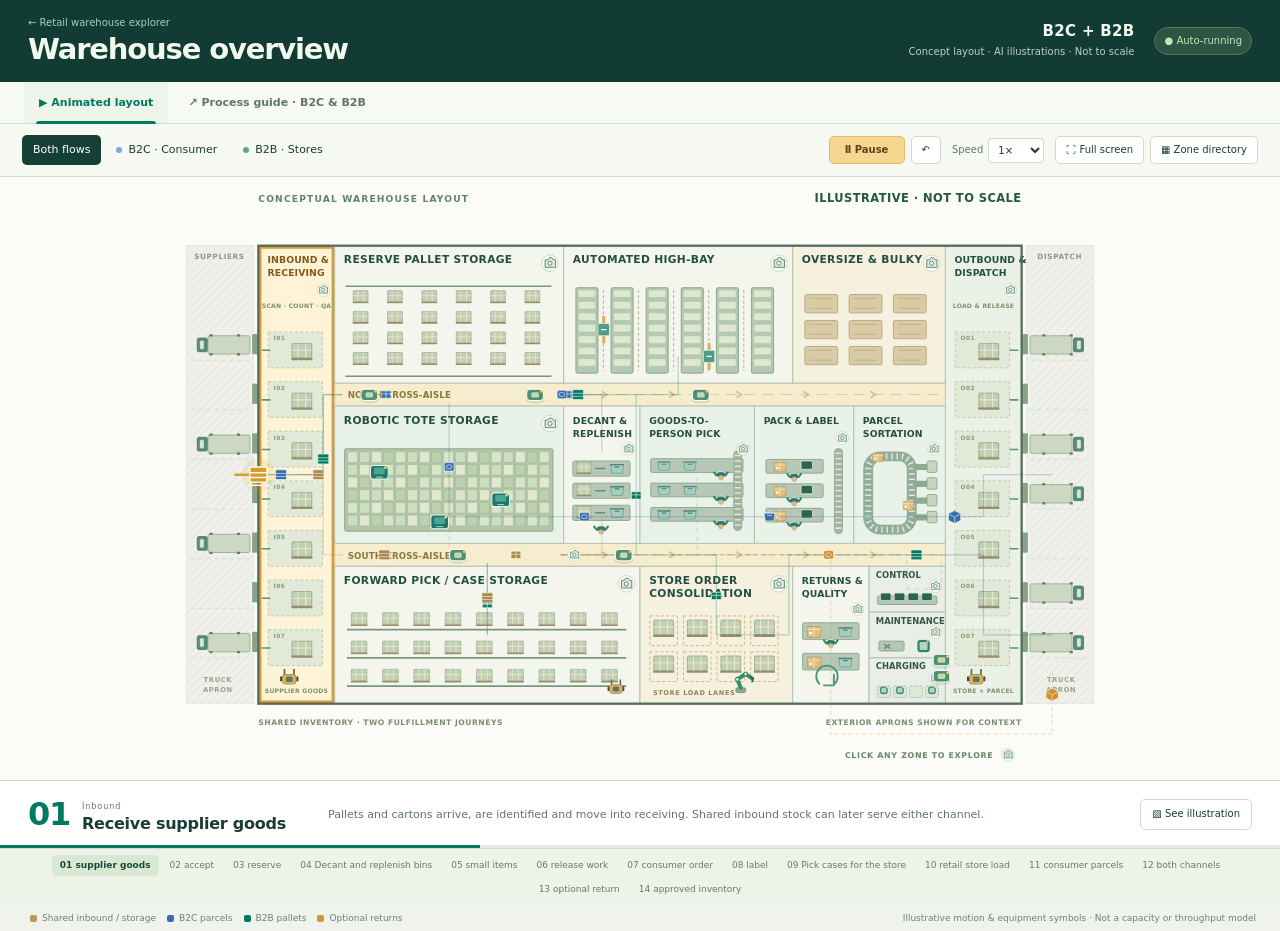
==== warehouse-overview.html @ cc0debdf "Publish warehouse explorer public edition without research sections" ====
<!doctype html>
<html lang="en"><head><meta charset="utf-8"><meta name="viewport" content="width=device-width,initial-scale=1"><meta name="description" content="An animated conceptual warehouse layout explaining retail B2C and B2B processes."><title>Retail Warehouse · Automatic Overview</title><link rel="stylesheet" href="warehouse-layout.css"><link rel="stylesheet" href="warehouse-overview.css"><link rel="stylesheet" href="process-guide.css"></head>
<body><main id="w6-app">
 <header class="w6-header"><div><a class="w6-back" href="index.html">← Retail warehouse explorer</a><h1>Warehouse overview</h1></div><div class="w6-footprint"><b>B2C + B2B</b><span>Concept layout · AI illustrations · Not to scale</span></div><span id="w6-live" class="w6-live">● Auto-running</span></header>
 <nav class="w6-page-tabs" role="tablist" aria-label="Warehouse views"><button id="w6-tab-overview" role="tab" aria-controls="w6-overview" aria-selected="true" data-w6-view="overview">▶ Animated layout</button><button id="w6-tab-process" role="tab" aria-controls="w6-process" aria-selected="false" tabindex="-1" data-w6-view="process">↗ Process guide · B2C & B2B</button></nav>
 <section id="w6-overview" role="tabpanel" aria-labelledby="w6-tab-overview">
 <div class="w6-toolbar"><div class="w6-mode" role="group" aria-label="Warehouse flows"><button data-w6-mode="both" aria-pressed="true">Both flows</button><button data-w6-mode="b2c" aria-pressed="false"><i class="w6-dot-blue"></i>B2C · Consumer</button><button data-w6-mode="b2b" aria-pressed="false"><i class="w6-dot-teal"></i>B2B · Stores</button></div><div class="w6-playback"><button id="w6-pause" aria-pressed="true">Ⅱ Pause</button><button id="w6-restart" aria-label="Restart automatic walkthrough">↶</button><label>Speed <select id="w6-speed"><option value="0.6">Slow</option><option value="1" selected>1×</option><option value="1.8">Fast</option></select></label><button id="w6-fullscreen">⛶ Full screen</button><button id="w6-area">▦ Zone directory</button></div></div>
 <section class="w6-stage" aria-label="Conceptual warehouse layout"><div class="w6-layout-host" id="w6-plan"></div><div id="w6-reduced" class="w6-reduced" hidden>Reduced motion is enabled. Press Play for an automatic step-through.</div></section>
 <div class="w6-caption"><div class="w6-phase-heading"><span id="w6-phase-number">01</span><div><span id="w6-phase-group">INBOUND</span><h2 id="w6-phase-title">Receiving and check-in</h2></div></div><p id="w6-phase-copy"></p><button id="w6-phase-photo">▧ See illustration</button><div class="w6-phase-progress"><div id="w6-phase-fill"></div></div></div>
 <nav class="w6-phases" id="w6-phases" aria-label="Automatic walkthrough phases"></nav>
 <footer class="w6-footer"><span><i class="w6-key-pallet"></i>Shared inbound / storage <i class="w6-key-b2c"></i>B2C parcels <i class="w6-key-b2b"></i>B2B pallets <i class="w6-key-return"></i>Optional returns</span><span>Illustrative motion & equipment symbols · Not a capacity or throughput model</span></footer>
 </section>
 <section id="w6-process" class="pg-guide" role="tabpanel" aria-labelledby="w6-tab-process" hidden>
  <div class="pg-intro"><div><span class="pg-eyebrow">The big picture → Every subprocess</span><h2>One inventory. Two fulfillment journeys.</h2><p>Start with the flow, then click any step to explore its detailed process below. Shared receiving and stock control feed both consumer orders and store replenishment.</p></div><div class="pg-controls"><span class="pg-control-label">Show the process for</span><div class="pg-filters" role="group" aria-label="Process channels"><button data-pg-filter="both" aria-pressed="true">Both flows</button><button data-pg-filter="b2c" aria-pressed="false">B2C · Consumer</button><button data-pg-filter="b2b" aria-pressed="false">B2B · Stores</button></div></div></div>
  <section class="pg-map-shell" aria-labelledby="pg-map-title"><div class="pg-map-heading"><div><span class="pg-section-label">01 / High-level process</span><h3 id="pg-map-title">How goods move through the operation</h3></div><span class="pg-map-hint">Click a step for its subprocesses ↓</span></div><div id="pg-flow-map"></div><p class="pg-branch-note">Order release is a digital instruction: the stock stays in its location until a movement or pick task begins. Replenishment happens when needed; some systems pick directly from storage.</p></section>
  <section aria-labelledby="pg-detail-title"><div class="pg-details-heading"><div><span class="pg-section-label">02 / Process details</span><h2 id="pg-detail-title">What happens within each step</h2><p>Open a step for its inputs, outputs, work sequence and exception handling.</p></div><div class="pg-expand-controls"><button id="pg-expand">Expand all shown</button><button id="pg-collapse">Collapse all</button></div></div><div id="pg-detail-groups" class="pg-detail-columns"></div></section>
  
 </section>
 <span class="w6-sr" id="w6-announce" aria-live="polite" role="status"></span>
 <dialog id="w6-photo-dialog" aria-labelledby="w6-photo-title" class="w6-dialog"><div class="w6-dialog-top"><div><span class="w6-eyebrow">AI-generated / Illustrative zone</span><h2 id="w6-photo-title"></h2></div><button id="w6-photo-close" aria-label="Close zone images">✕ Close</button></div><div class="w6-photo-content"><div><img id="w6-photo" width="1400" height="850" alt=""><div class="w6-gallery"><button id="w6-photo-prev" aria-label="Previous image">←</button><span id="w6-photo-count"></span><button id="w6-photo-next" aria-label="Next image">→</button></div><p id="w6-photo-alt"></p><a id="w6-photo-source" target="_blank" rel="noopener"></a></div><div><div class="w6-zone-area"><span>Operational flow</span><b id="w6-zone-area"></b><small id="w6-zone-dims"></small></div><h3>Role in the warehouse</h3><p id="w6-zone-role"></p><h3>What the illustration shows</h3><p id="w6-zone-context"></p><div class="w6-photo-caveat">This image was generated with ChatGPT for explanation. It is not a photograph of a real facility, evidence of a deployment, or an engineering design.</div></div></div></dialog>
 <dialog id="w6-area-dialog" aria-labelledby="w6-area-title" class="w6-dialog w6-area-dialog"><div class="w6-dialog-top"><div><span class="w6-eyebrow">Operations / zone directory</span><h2 id="w6-area-title">Explore the warehouse zones.</h2></div><button id="w6-area-close" aria-label="Close zone directory">✕ Close</button></div><div class="w6-area-body"><p>A conceptual arrangement of shared operations, consumer fulfillment, store replenishment and support functions. Zone shapes illustrate relationships and do not specify building dimensions or capacity.</p><div class="w6-area-table"><table><thead><tr><th>Indoor zone</th><th>Flow</th><th>Purpose</th></tr></thead><tbody id="w6-area-rows"></tbody></table></div><p class="w6-area-note">Local aisles and working clearances depend on the equipment and site. Exterior truck aprons, parking and yard areas are shown for context. This is a learning illustration, not an engineering or safety-approved layout.</p></div></dialog>
</main><script src="photo-sources.js"></script><script src="warehouse-layout.js"></script><script src="warehouse-overview.js"></script><script src="process-guide-data.js"></script><script src="process-guide.js"></script></body></html>
---- warehouse-layout.css ----
.w6-layout-host{width:100%;min-width:0;line-height:1.3;font-family:Inter,system-ui,-apple-system,"Segoe UI",sans-serif;--w6-ink:#214d43;--w6-teal:#127b69;--w6-amber:#d99c3a;color:var(--w6-ink)}
.w6-layout-host .w6-layout-svg{display:block;width:100%;height:auto;overflow:visible;background:#fbfcf8;border-radius:12px;isolation:isolate}
.w6-layout-host .w6-building-wall{fill:none;stroke:#526d5d;stroke-width:3;pointer-events:none}
.w6-layout-host .w6-zone{cursor:pointer;outline:none}
.w6-layout-host .w6-zone-base{fill:#f4f6ee;stroke:#b5c5b2;stroke-width:1.4;transition:fill .16s,opacity .16s}
.w6-layout-host .w6-group-b2c .w6-zone-base{fill:#e9f2e8}
.w6-layout-host .w6-group-b2b .w6-zone-base{fill:#f6f0df}
.w6-layout-host .w6-zone-inbound .w6-zone-base,.w6-layout-host .w6-zone-outbound .w6-zone-base{fill:#ecf1e7}
.w6-layout-host .w6-group-support .w6-zone-base{fill:#e9eee7}
.w6-layout-host .w6-zone-aisle-north .w6-zone-base,.w6-layout-host .w6-zone-aisle-south .w6-zone-base{fill:#f6edcf;stroke:#d4c69d}
.w6-layout-host .w6-zone-outline{fill:none;stroke:transparent;stroke-width:3;pointer-events:none;transition:stroke .15s}
.w6-layout-host .w6-zone:hover .w6-zone-outline{stroke:#388b73}
.w6-layout-host .w6-zone:focus-visible .w6-zone-outline{stroke:#00735f;stroke-width:3.5;stroke-dasharray:6 3}
.w6-layout-host .w6-zone.w6-is-active .w6-zone-outline{stroke:#d79a35;stroke-width:4}
.w6-layout-host .w6-zone.w6-is-active .w6-zone-base{fill:#fff3d7}
.w6-layout-host .w6-is-muted .w6-furniture{opacity:.34}
.w6-layout-host .w6-is-muted .w6-zone-base{fill:#eef0e9}
.w6-layout-host .w6-zone-labels.w6-is-muted{opacity:.58}
.w6-layout-host .w6-label-layer,.w6-layout-host .w6-route-layer,.w6-layout-host .w6-actor-layer{pointer-events:none}
.w6-layout-host .w6-label{font-size:14px;letter-spacing:.42px;font-weight:800;fill:#244e42}
.w6-layout-host .w6-label-narrow{font-size:12.2px;letter-spacing:.13px}
.w6-layout-host .w6-zone-area{font-size:11.7px;font-weight:600;fill:#697d68}
.w6-layout-host .w6-zone-labels.w6-is-active .w6-label{fill:#825919}
.w6-layout-host .w6-support-title{font-size:11px;font-weight:800;letter-spacing:.02px;fill:#315949}
.w6-layout-host .w6-support-area{font-size:11px;font-weight:550;fill:#6c7e69}
.w6-layout-host .w6-furniture{pointer-events:none;transition:opacity .16s}
.w6-layout-host .w6-camera>circle:first-child{fill:#fbfdf4;stroke:#b9ccac;stroke-width:1}
.w6-layout-host .w6-camera>path{fill:#dfeadc;stroke:#4e8067;stroke-width:1.3;stroke-linejoin:round}
.w6-layout-host .w6-camera-lens{fill:#fff;stroke:#4e8067;stroke-width:1.3}
.w6-layout-host .w6-rack-end{fill:none;stroke:#78967b;stroke-width:2}
.w6-layout-host .w6-asrs-rack{fill:#b5c8b2;stroke:#799a7b;stroke-width:1}
.w6-layout-host .w6-asrs-bin{fill:#dce8d0;stroke:#a7bea0;stroke-width:.6}
.w6-layout-host .w6-crane-rail{fill:none;stroke:#b4bb9c;stroke-width:1.5;stroke-dasharray:4 3}
.w6-layout-host .w6-bulky{fill:#d8cba6;stroke:#ad9f79;stroke-width:1}
.w6-layout-host .w6-box-line{fill:none;stroke:#bbaa7d;stroke-width:1}
.w6-layout-host .w6-grid-bed{fill:#b4c4ac;stroke:#7e9c7c;stroke-width:1}
.w6-layout-host .w6-grid-cell{fill:#d7e5c8;stroke:#96b489;stroke-width:.6}
.w6-layout-host .w6-grid-cell-1{fill:#cbdfbe}
.w6-layout-host .w6-grid-cell-2{fill:#e1eace}
.w6-layout-host .w6-grid-cell-3{fill:#bcd1ad}
.w6-layout-host .w6-table{fill:#b7c7b5;stroke:#7d9d83;stroke-width:1}
.w6-layout-host .w6-person ellipse{fill:#247b68;stroke:#eff5e8;stroke-width:1.1}
.w6-layout-host .w6-person circle{fill:#e3b98c;stroke:#bd9972;stroke-width:.5}
.w6-layout-host .w6-person path{fill:none;stroke:#347c67;stroke-width:2.5;stroke-linecap:round}
.w6-layout-host .w6-arm>rect{fill:#8ea991;stroke:#557e63;stroke-width:1.2}
.w6-layout-host .w6-arm>path{fill:none;stroke:#338d75;stroke-width:8;stroke-linecap:round;stroke-linejoin:round}
.w6-layout-host .w6-arm>circle{fill:#d2ead0;stroke:#28735f;stroke-width:2}
.w6-layout-host .w6-arm>path.w6-gripper{stroke:#335f4b;stroke-width:3}
.w6-layout-host .w6-conveyor-base{fill:none;stroke:#a0b4a0;stroke-width:12;stroke-linecap:round}
.w6-layout-host .w6-conveyor-rollers{fill:none;stroke:#dfe8d8;stroke-width:8;stroke-dasharray:2 5}
.w6-layout-host .w6-screen{fill:#2d6351;stroke:#e2efda;stroke-width:1}
.w6-layout-host .w6-sort-loop{fill:none;stroke:#91ad98;stroke-width:13}
.w6-layout-host .w6-sort-rollers{fill:none;stroke:#dce7d5;stroke-width:8;stroke-dasharray:2 5}
.w6-layout-host .w6-sort-chute{fill:none;stroke:#8cab91;stroke-width:8}
.w6-layout-host .w6-tote-body{fill:#c5d7bc;stroke:#7f9d7f;stroke-width:1}
.w6-layout-host .w6-stage-bay{fill:none;stroke:#cdbb7b;stroke-width:1.3;stroke-dasharray:4 3}
.w6-layout-host .w6-furniture-label{font-size:8.6px;font-weight:750;letter-spacing:.8px;fill:#968057}
.w6-layout-host .w6-return-arrow{fill:none;stroke:#4f9679;stroke-width:2.5;stroke-linecap:round;stroke-linejoin:round}
.w6-layout-host .w6-tool{fill:none;stroke:#6c8b73;stroke-width:2}
.w6-layout-host .w6-charge-bay{fill:#dce9d6;stroke:#80a378;stroke-width:1;stroke-dasharray:2 2}
.w6-layout-host .w6-dock-bay{fill:#e2e9d9;stroke:#b1c19f;stroke-width:1;stroke-dasharray:4 3}
.w6-layout-host .w6-bay-number{font-size:7.7px;letter-spacing:.5px;font-weight:650;fill:#869a7a}
.w6-layout-host .w6-dock-small{font-size:8px;font-weight:700;fill:#7d9072;letter-spacing:.3px}
.w6-layout-host .w6-small-arrow{fill:none;stroke:#5b9479;stroke-width:2;stroke-linecap:round}
.w6-layout-host .w6-lane-mark{fill:none;stroke:#d5c690;stroke-width:1;stroke-dasharray:15 9}
.w6-layout-host .w6-lane-arrow{fill:none;stroke:#c9b66f;stroke-width:2;stroke-linejoin:round;opacity:.8}
.w6-layout-host .w6-aisle-label-bg{fill:#f6edcf}
.w6-layout-host .w6-aisle-label{font-size:11.3px;font-weight:800;fill:#8c7738;letter-spacing:.25px}
.w6-layout-host .w6-aisle-area{font-size:10.8px;font-weight:550;fill:#9a8548}
.w6-layout-host .w6-apron{stroke:#e0e5d9;stroke-width:1}
.w6-layout-host .w6-dock-door{fill:#8ba28a;stroke:#f5f8ed;stroke-width:1.5}
.w6-layout-host .w6-trailer{fill:#cdd8c4;stroke:#8ea38a;stroke-width:1}
.w6-layout-host .w6-truck-cab{fill:#5a8d78;stroke:#46715e;stroke-width:1}
.w6-layout-host .w6-truck-window{fill:#d5e9dc;stroke:#456f5f;stroke-width:.6}
.w6-layout-host .w6-truck-wheel{fill:none;stroke:#657b64;stroke-width:4}
.w6-layout-host .w6-parking-line{fill:none;stroke:#d4dacb;stroke-width:1;stroke-dasharray:6 4}
.w6-layout-host .w6-outside-label{font-size:9.5px;font-weight:750;letter-spacing:.8px;fill:#8b9a7e}
.w6-layout-host .w6-outside-small{font-size:8.8px;font-weight:600;letter-spacing:.9px;fill:#96a18b}
.w6-layout-host .w6-plan-eyebrow{font-size:12px;font-weight:750;letter-spacing:1.5px;fill:#63816b}
.w6-layout-host .w6-plan-total{font-size:15px;font-weight:850;letter-spacing:.6px;fill:#245843}
.w6-layout-host .w6-dimension{fill:none;stroke:#a7b69b;stroke-width:1}
.w6-layout-host .w6-dimension-tick{fill:none;stroke:#6e896b;stroke-width:1.4}
.w6-layout-host .w6-dimension-label{font-size:14px;font-weight:750;fill:#5a7759;letter-spacing:.3px}
.w6-layout-host .w6-building-note{font-size:10px;font-weight:650;letter-spacing:.65px;fill:#7b8c70}
.w6-layout-host .w6-scale-line{fill:none;stroke:#829777;stroke-width:1}
.w6-layout-host .w6-scale-solid{fill:#5f7f60;stroke:#5f7f60;stroke-width:1}
.w6-layout-host .w6-scale-light{fill:#ebefdf;stroke:#5f7f60;stroke-width:1}
.w6-layout-host .w6-scale-label{font-size:10.5px;font-weight:600;fill:#708666}
.w6-layout-host .w6-photo-hint{font-size:10.4px;font-weight:700;letter-spacing:.85px;fill:#6a8569}
@media(prefers-reduced-motion:reduce){.w6-layout-host .w6-zone-base,.w6-layout-host .w6-zone-outline,.w6-layout-host .w6-furniture{transition:none}}
---- warehouse-overview.css ----
:root{color-scheme:light;--w6-bg:#eff3ec;--w6-ink:#183c36;--w6-sub:#60756b;--w6-line:#cfdbce;--w6-green:#007961;--w6-blue:#376eaf;--w6-gold:#dc9e32}*{box-sizing:border-box}body{margin:0;background:var(--w6-bg);color:var(--w6-ink);font-family:Inter,system-ui,-apple-system,"Segoe UI",sans-serif;font-size:13px;line-height:1.45}button,select{font:inherit}button{cursor:pointer}button,a,select{touch-action:manipulation}button:focus-visible,a:focus-visible,select:focus-visible{outline:3px solid #d79729;outline-offset:3px}button{border:1px solid var(--w6-line);background:#fff;color:var(--w6-ink);border-radius:5px;padding:7px 11px}button:disabled{opacity:.4;cursor:default}a{color:var(--w6-green);text-underline-offset:3px}[hidden]{display:none!important}.w6-header{display:flex;align-items:center;justify-content:space-between;gap:20px;padding:12px 28px;background:#123b34;color:#f1f8ee;min-height:82px}.w6-back{font-size:10px;color:#9fd4bb;text-decoration:none;display:block;margin-bottom:2px}.w6-header h1{font-size:29px;letter-spacing:-.04em;font-weight:750;margin:0;line-height:1.15}.w6-header h1>span{font-size:15px;letter-spacing:0;font-weight:450}.w6-header h1>small{font-size:14px;letter-spacing:0;font-weight:450;margin-left:15px;color:#b9d5c6}.w6-footprint{text-align:right;margin-left:auto}.w6-footprint>b{font-size:15px;font-weight:550;display:block;letter-spacing:.02em}.w6-footprint>span{font-size:10px;color:#bad2c2}.w6-live{font-size:10px;color:#bce9bb;padding:6px 9px;background:#2c5544;border:1px solid #54755c;border-radius:20px;white-space:nowrap}.w6-toolbar{display:flex;align-items:center;justify-content:space-between;gap:15px;padding:10px 22px;border-bottom:1px solid var(--w6-line);background:#f6f8f2;min-height:53px}.w6-mode{display:flex;align-items:center;gap:4px}.w6-mode>button{background:transparent;border-color:transparent;font-size:11px;padding:6px 10px}.w6-mode>button[aria-pressed=true]{background:#163f35;color:#fff}.w6-mode i{display:inline-block;width:6px;height:6px;border-radius:50%;margin-right:6px}.w6-dot-blue{background:#7ba7e6}.w6-dot-teal{background:#5ba78a}.w6-playback{display:flex;align-items:center;gap:6px}.w6-playback>button{font-size:10px;padding:6px 10px}.w6-playback>label{display:flex;align-items:center;gap:5px;color:var(--w6-sub);font-size:10px;margin:0 5px}.w6-playback select{border:1px solid var(--w6-line);border-radius:4px;background:#fff;color:var(--w6-ink);padding:5px;font-size:10px}.w6-playback #w6-pause{background:#f5d790;border-color:#e0bc6d;color:#5b4219;min-width:76px;font-weight:650}.w6-stage{position:relative;height:calc(100dvh - 254px);min-height:430px;max-height:1040px;width:100%;background:#edf2e8;overflow:hidden;border-bottom:1px solid var(--w6-line);isolation:isolate}.w6-stage>.w6-layout-host{width:100%;height:100%;display:flex;align-items:center;justify-content:center}.w6-layout-host>svg{width:100%;height:100%;display:block}.w6-view-note{position:absolute;left:20px;top:8px;pointer-events:none;color:#617b6a;font-size:9px;letter-spacing:.1em;z-index:2}.w6-reduced{position:absolute;bottom:8px;left:50%;transform:translateX(-50%);border-radius:6px;background:#fff8de;padding:8px 13px;font-size:11px;color:#796022;max-width:90%;box-shadow:0 1px 8px #5a5b2520}.w6-caption{position:relative;display:flex;gap:20px;align-items:center;min-height:68px;padding:12px 28px;background:#fff;border-bottom:1px solid var(--w6-line)}.w6-phase-heading{display:flex;align-items:center;gap:12px;min-width:280px}.w6-phase-heading>span{font-size:32px;font-weight:750;line-height:1;color:var(--w6-green);letter-spacing:-.04em;font-variant-numeric:tabular-nums}.w6-phase-heading>div>span{font-size:8px;letter-spacing:.12em;color:var(--w6-sub)}.w6-phase-heading h2{font-size:16px;margin:0;line-height:1.15;letter-spacing:-.015em}.w6-caption>p{font-size:11px;color:var(--w6-sub);max-width:800px;flex:1;margin:0}.w6-caption>button{font-size:10px;white-space:nowrap}.w6-phase-progress{position:absolute;bottom:0;left:0;width:100%;height:3px;background:#e5ede1}.w6-phase-progress>div{height:100%;width:0;background:var(--w6-green)}.w6-phases{display:flex;align-items:center;justify-content:center;gap:3px;flex-wrap:wrap;padding:6px 18px;background:#eef3e9;min-height:32px}.w6-phases>button{font-size:9px;border:0;background:transparent;padding:4px 8px;position:relative;color:#657a68}.w6-phases>button[aria-current=step]{background:#dae8d3;color:#174a35;font-weight:700}.w6-footer{display:flex;gap:18px;align-items:center;justify-content:space-between;color:#70816f;font-size:9px;padding:6px 24px;min-height:24px}.w6-footer>span:first-child{display:flex;gap:5px;align-items:center;flex-wrap:wrap}.w6-footer i{width:7px;height:7px;border-radius:2px;display:inline-block;margin-left:6px}.w6-key-pallet{background:#bb9957}.w6-key-b2c{background:var(--w6-blue)}.w6-key-b2b{background:var(--w6-green)}.w6-key-return{background:#d39732}.w6-sr{position:absolute;width:1px;height:1px;margin:-1px;overflow:hidden;clip:rect(0,0,0,0);white-space:nowrap}.w6-dialog{width:min(1080px,calc(100vw - 28px));max-width:none;max-height:calc(100dvh - 28px);padding:0;border:1px solid #baceba;border-radius:10px;background:#f7f9f2;color:var(--w6-ink);box-shadow:0 25px 100px #0d2c3370;overscroll-behavior:contain}.w6-dialog::backdrop{background:#0c322ac4;backdrop-filter:blur(4px)}.w6-dialog-top{display:flex;justify-content:space-between;align-items:flex-start;gap:20px;padding:19px 22px;border-bottom:1px solid var(--w6-line);position:sticky;top:0;background:#f7f9f2;z-index:2}.w6-eyebrow{display:block;font-size:9px;letter-spacing:.1em;text-transform:uppercase;color:var(--w6-sub);margin-bottom:5px}.w6-dialog-top h2{font-size:23px;line-height:1.15;margin:0;letter-spacing:-.02em}.w6-dialog-top button{font-size:10px;white-space:nowrap}.w6-photo-content{display:grid;grid-template-columns:1.6fr 1fr;gap:24px;padding:22px}.w6-photo-content>div{min-width:0}.w6-photo-content img{width:100%;max-height:450px;aspect-ratio:1.55;object-fit:contain;display:block;background:#e2eadb;border-radius:5px}.w6-gallery{display:flex;justify-content:center;align-items:center;gap:15px;margin:10px 0}.w6-gallery button{font-size:12px;padding:5px 11px}.w6-gallery>span{font-size:11px;color:var(--w6-sub)}.w6-photo-content p{font-size:12px;color:var(--w6-sub);line-height:1.55;margin:0 0 11px}.w6-photo-content a{font-size:11px}.w6-photo-content h3{font-size:13px;margin:20px 0 7px}.w6-zone-area{padding:14px;background:#e8eee2;border-radius:5px}.w6-zone-area>span{display:block;font-size:9px;letter-spacing:.1em;text-transform:uppercase;color:var(--w6-sub)}.w6-zone-area>b{display:block;font-size:26px;font-weight:600;letter-spacing:-.03em}.w6-zone-area>small{font-size:10px;color:var(--w6-sub)}.w6-photo-caveat{border-left:2px solid var(--w6-gold);background:#edf0e5;padding:10px 12px;font-size:10px;color:var(--w6-sub);margin-top:20px}.w6-area-dialog{width:min(850px,calc(100vw - 28px))}.w6-area-body{padding:20px 24px}.w6-area-body>p{font-size:12px;color:var(--w6-sub);margin:0 0 16px}.w6-area-table{overflow:auto}table{width:100%;border-collapse:collapse;font-size:12px}th,td{text-align:left;padding:10px;border-bottom:1px solid var(--w6-line);vertical-align:top}th{font-size:10px;color:var(--w6-sub);font-weight:650}td:nth-child(n+2),th:nth-child(n+2){text-align:right;font-variant-numeric:tabular-nums}tbody td:first-child{font-weight:550}tfoot{background:#e1edd9}tfoot td,tfoot th{font-weight:750;color:var(--w6-ink)}.w6-area-body .w6-area-note{margin:18px 0 0;font-size:11px}body:fullscreen .w6-stage{height:calc(100dvh - 254px);max-height:none}.w6-layout-host .w6-flow-guide{fill:none;stroke-width:1.6;stroke-linejoin:round;stroke-linecap:round;opacity:.27;pointer-events:none}.w6-layout-host .w6-flow-active{fill:none;stroke-width:3.4;stroke-linejoin:round;stroke-linecap:round;pointer-events:none}.w6-layout-host .w6-packet{pointer-events:none}.w6-layout-host .w6-robot{pointer-events:none}.w6-layout-host .w6-packet-tag{font-size:8px;letter-spacing:.4px;fill:#fff;text-anchor:middle;font-weight:750}.w6-layout-host .w6-digital-line{fill:none;stroke:#597eaa;stroke-width:2;stroke-dasharray:5 6;opacity:.8;pointer-events:none}.w6-layout-host .w6-packet-halo{opacity:.13}@media(min-width:1750px){.w6-caption>p{max-width:none}}@media(max-width:1000px){.w6-toolbar{gap:8px;padding:9px 13px;flex-wrap:wrap}.w6-playback{margin-left:auto}.w6-mode>button{padding:6px 8px;font-size:10px}.w6-caption{padding:11px 18px;gap:14px}.w6-phase-heading{min-width:240px}.w6-stage{height:calc(100dvh - 274px)}.w6-header{padding:12px 18px}.w6-header h1>small{display:block;font-size:12px;margin-left:0;margin-top:3px}.w6-footer{font-size:8px;padding:6px 15px}.w6-view-note{font-size:8px;left:14px}.w6-playback #w6-fullscreen{display:none}}@media(max-width:650px){.w6-header{gap:12px;padding:12px 14px;flex-wrap:wrap}.w6-header h1{font-size:27px}.w6-header h1>small{display:none}.w6-footprint>b{font-size:12px}.w6-footprint>span{font-size:8px;max-width:140px;display:block}.w6-live{font-size:9px;padding:4px 7px;position:absolute;top:67px;right:12px}.w6-toolbar{padding:8px 10px;gap:7px}.w6-mode{width:100%}.w6-mode button{font-size:10px;padding:7px 8px}.w6-playback{margin-left:0;flex-wrap:wrap}.w6-playback #w6-area{margin-left:3px}.w6-playback #w6-pause{min-width:70px}.w6-stage{height:auto;aspect-ratio:1200/790;min-height:0;max-height:none}.w6-stage>.w6-layout-host{position:absolute;inset:0}.w6-view-note{font-size:6px;left:7px;top:3px}.w6-caption{flex-wrap:wrap;padding:12px 14px;gap:9px}.w6-phase-heading{min-width:0;flex:1}.w6-phase-heading h2{font-size:15px}.w6-phase-heading>span{font-size:29px}.w6-caption>p{flex-basis:100%;order:3;font-size:11px}.w6-caption>button{font-size:9px;padding:6px 8px}.w6-phases{padding:6px 9px;justify-content:flex-start}.w6-phases>button{font-size:8px;padding:4px 6px}.w6-footer{display:block;font-size:8px;padding:8px 12px}.w6-footer>span{display:block}.w6-footer>span+span{margin-top:5px}.w6-footer>span:first-child{display:flex}.w6-photo-content{grid-template-columns:1fr;padding:16px;gap:18px}.w6-dialog-top{padding:16px;gap:12px}.w6-dialog-top h2{font-size:20px}.w6-dialog-top button{padding:5px 8px}.w6-area-body{padding:15px}th,td{font-size:10px;padding:9px 6px}.w6-area-body>p{font-size:11px}.w6-reduced{font-size:9px;padding:5px 8px;bottom:3px;width:90%;text-align:center}}@media(prefers-reduced-motion:reduce){*{scroll-behavior:auto!important}}
.w6-stage .w6-layout-host>.w6-layout-svg{height:100%;width:100%;border-radius:0;overflow:visible}
---- process-guide.css ----
/* Process guide: shares the warehouse overview's type, paper and lane colours. */
.w6-page-tabs{display:flex;align-items:stretch;gap:5px;padding:0 24px;min-height:42px;background:#f7f9f3;border-bottom:1px solid var(--w6-line)}
.w6-page-tabs>button{position:relative;display:inline-flex;align-items:center;justify-content:center;gap:7px;border:0;border-radius:0;background:transparent;padding:11px 15px;font-size:11px;font-weight:650;color:var(--w6-sub)}
.w6-page-tabs>button::after{content:"";position:absolute;bottom:-1px;left:12px;right:12px;height:3px;border-radius:3px 3px 0 0;background:transparent}
.w6-page-tabs>button:hover{background:#eaf0e5;color:var(--w6-ink)}
.w6-page-tabs>button[aria-selected=true]{color:var(--w6-green);background:#eef4e9}
.w6-page-tabs>button[aria-selected=true]::after{background:var(--w6-green)}
.w6-page-tabs>button:focus-visible{z-index:1;outline-offset:-4px}
.pg-guide{--pg-accent:#557365;--pg-tint:#f1f5ec;max-width:1400px;margin:0 auto;padding:25px 26px 36px;scroll-margin-top:18px}
.pg-guide *{min-width:0}
.pg-intro{display:flex;justify-content:space-between;align-items:flex-end;gap:28px;margin-bottom:21px}
.pg-intro>div:first-child{max-width:790px}
.pg-eyebrow,.pg-intro .w6-eyebrow{display:block;font-size:9px;line-height:1.4;letter-spacing:.13em;text-transform:uppercase;color:var(--w6-green);font-weight:700;margin:0 0 7px}
.pg-intro h2{font-size:30px;font-weight:740;line-height:1.14;letter-spacing:-.035em;margin:0 0 10px}
.pg-intro p{font-size:12px;line-height:1.65;color:var(--w6-sub);margin:0;max-width:760px}
.pg-controls{display:flex;align-items:center;justify-content:flex-end;gap:9px;flex-wrap:wrap;flex-shrink:0}
.pg-filters{display:flex;align-items:center;gap:3px;padding:4px;background:#e1eadd;border:1px solid #cbd9c7;border-radius:7px}
.pg-filters button{font-size:10px;line-height:1.3;min-height:31px;padding:6px 11px;border:1px solid transparent;background:transparent;border-radius:4px;color:#4d6d5c;white-space:nowrap}
.pg-filters button:hover{background:#f6f9f2}
.pg-filters button[aria-pressed=true]{color:#fff;background:#184c3d;border-color:#184c3d;box-shadow:0 1px 2px #183c3617}
.pg-controls>button,.pg-details-heading button,.pg-detail-actions button,.pg-zone-link{font-size:10px;line-height:1.35;min-height:32px;padding:7px 10px;background:#fff;border-color:#c7d6c3}
.pg-map-shell{padding:21px;background:#fff;border:1px solid #cbd9c6;border-radius:10px;box-shadow:0 3px 13px #173c3510}
.pg-section-label{display:flex;align-items:center;justify-content:space-between;gap:18px;margin:0 0 17px;font-size:9px;line-height:1.5;letter-spacing:.1em;text-transform:uppercase;color:#67806a;font-weight:700}
.pg-section-label span+span{font-size:9px;letter-spacing:0;text-transform:none;font-weight:450;color:var(--w6-sub);text-align:right}
.pg-lane{--pg-accent:#376eaf;--pg-tint:#eef4fc;margin-top:23px}
.pg-lane:first-of-type{margin-top:0}
.pg-lane[data-channel=b2c],.pg-detail-group[data-channel=b2c]{--pg-accent:#376eaf;--pg-tint:#eef4fc}
.pg-lane[data-channel=b2b],.pg-detail-group[data-channel=b2b]{--pg-accent:#007961;--pg-tint:#eef7f0}
.pg-shared,.pg-detail-group[data-channel=shared]{--pg-accent:#807139;--pg-tint:#f7f5e9}
.pg-returns,.pg-detail-group[data-channel=returns]{--pg-accent:#a16d15;--pg-tint:#fff7e9}
.pg-lane>header{display:flex;align-items:baseline;justify-content:space-between;gap:15px;border-bottom:1px solid #e0e7dc;padding-bottom:9px;margin-bottom:12px}
.pg-lane>header h3{display:flex;align-items:center;gap:8px;margin:0;color:var(--pg-accent);font-size:13px;font-weight:750;letter-spacing:-.01em}
.pg-lane>header h3::before{content:"";display:inline-block;flex:0 0 auto;width:7px;height:7px;border-radius:50%;background:var(--pg-accent)}
.pg-lane>header small{font-size:10px;line-height:1.5;color:var(--w6-sub);text-align:right}
.pg-flow{display:grid;grid-template-columns:repeat(6,minmax(0,1fr));gap:18px;align-items:stretch;list-style:none;padding:0;margin:0}
.pg-flow>li{position:relative;display:flex;margin:0;padding:0}
.pg-shared .pg-flow{grid-template-columns:repeat(4,minmax(0,1fr))}
.pg-returns .pg-flow{grid-template-columns:repeat(2,minmax(0,1fr))}
.pg-node{position:relative;display:flex;flex-direction:column;align-items:flex-start;gap:7px;min-height:127px;width:100%;height:100%;padding:13px 12px;text-align:left;border:1px solid #d3dfd0;border-top:3px solid var(--pg-accent);border-radius:7px;background:var(--pg-tint);color:var(--w6-ink);transition:background .16s,border-color .16s,box-shadow .16s,transform .16s}
.pg-flow>li:not(:last-child)::after{content:"";pointer-events:none;position:absolute;right:-13px;top:calc(50% - 4px);width:7px;height:7px;border-top:1.5px solid var(--pg-accent);border-right:1.5px solid var(--pg-accent);transform:rotate(45deg);opacity:.62}
.pg-node:hover{background:#fff;border-color:var(--pg-accent);transform:translateY(-2px);box-shadow:0 4px 10px #183c3612}
.pg-node[aria-pressed=true],.pg-node[aria-current=step],.pg-node.is-active{background:#fff;border-color:var(--pg-accent);box-shadow:0 0 0 2px var(--pg-tint),0 3px 9px #183c3612}
.pg-step-number{display:inline-flex;align-items:center;justify-content:center;min-width:24px;min-height:21px;padding:2px 5px;border:1px solid currentColor;border-radius:4px;color:var(--pg-accent);font-size:9px;line-height:1;font-weight:750;font-variant-numeric:tabular-nums}
.pg-node-title{display:block;font-size:12px;font-weight:750;line-height:1.3;letter-spacing:-.012em}
.pg-node-copy{display:block;font-size:10px;font-weight:450;line-height:1.55;color:#617468}
.pg-node output{display:block;margin-top:auto;font-size:9px;line-height:1.4;color:var(--pg-accent)}
.pg-branch-note{position:relative;margin:14px 0 0;padding:9px 12px 9px 28px;border-radius:5px;background:#f4f7ef;font-size:10px;line-height:1.6;color:#627665}
.pg-branch-note::before{content:"↳";position:absolute;left:11px;top:8px;font-size:14px;color:#79906e}
.pg-branch-note strong{font-weight:650;color:#345b46}
.pg-details-heading{display:flex;justify-content:space-between;align-items:center;gap:20px;margin:29px 0 15px}
.pg-details-heading h2{font-size:21px;line-height:1.2;letter-spacing:-.025em;margin:0 0 5px}
.pg-details-heading p{font-size:11px;line-height:1.6;color:var(--w6-sub);margin:0}
.pg-details-heading>div:last-child{display:flex;gap:6px;flex-wrap:wrap}
.pg-details-heading button{white-space:nowrap}
.pg-detail-columns{display:grid;grid-template-columns:repeat(2,minmax(0,1fr));gap:20px;align-items:start}
.pg-detail-group{--pg-accent:#557365;--pg-tint:#f1f5ec;display:grid;gap:9px;align-content:start}
.pg-detail-group>h3{display:flex;align-items:center;gap:8px;font-size:13px;font-weight:750;color:var(--pg-accent);margin:0 0 1px;letter-spacing:-.01em}
.pg-detail-group>h3::before{content:"";width:7px;height:7px;border-radius:50%;background:var(--pg-accent)}
.pg-detail-group>p{font-size:11px;line-height:1.6;color:var(--w6-sub);margin:0 0 2px}
.pg-detail-shared,.pg-detail-returns{grid-column:1/-1}
.pg-detail{border:1px solid #cedbca;border-radius:7px;background:#fff;overflow:hidden;scroll-margin-top:18px}
.pg-detail[open]{border-color:#b6cbb2;box-shadow:0 2px 7px #183c3609}
.pg-detail summary{position:relative;display:flex;align-items:center;gap:11px;cursor:pointer;list-style:none;min-height:65px;padding:13px 37px 13px 14px;background:#fff;touch-action:manipulation}
.pg-detail summary::-webkit-details-marker{display:none}
.pg-detail summary::after{content:"";position:absolute;right:16px;top:27px;width:6px;height:6px;border-right:1.5px solid #69826b;border-bottom:1.5px solid #69826b;transform:rotate(45deg);transition:transform .16s}
.pg-detail[open] summary{background:var(--pg-tint);border-bottom:1px solid #d9e3d3}
.pg-detail[open] summary::after{transform:rotate(225deg);top:30px}
.pg-detail summary:hover{background:var(--pg-tint)}
.pg-detail summary:focus-visible{outline:3px solid #d79729;outline-offset:-4px;border-radius:6px}
.pg-detail-number{display:flex;align-items:center;justify-content:center;flex:0 0 28px;width:28px;height:28px;border:1px solid var(--pg-accent);border-radius:5px;color:var(--pg-accent);font-size:10px;font-weight:750;line-height:1;font-variant-numeric:tabular-nums}
.pg-summary-text{display:block;flex:1}
.pg-summary-text strong{display:block;font-size:12px;line-height:1.4;font-weight:700}
.pg-summary-text small{display:block;margin-top:3px;font-size:10px;line-height:1.45;color:var(--w6-sub)}
.pg-detail-body{padding:16px 17px 17px;font-size:12px;line-height:1.7;color:#4b6556}
.pg-detail-body>p{margin:0 0 13px}
.pg-detail-body h4{font-size:10px;letter-spacing:.055em;line-height:1.5;text-transform:uppercase;color:#365b46;margin:17px 0 7px;font-weight:750}
.pg-detail-body>h4:first-child{margin-top:0}
.pg-io{display:grid;grid-template-columns:repeat(2,minmax(0,1fr));gap:9px;margin:0 0 15px}
.pg-io>div{padding:10px 11px;background:#f4f7f0;border:1px solid #e0e8da;border-radius:5px}
.pg-io h4,.pg-io dt,.pg-io strong{display:block;color:#6b806c;font-size:9px;line-height:1.4;text-transform:uppercase;letter-spacing:.07em;font-weight:700;margin:0 0 4px}
.pg-io p,.pg-io dd,.pg-io span{display:block;font-size:11px;line-height:1.6;color:#34513d;margin:0}
.pg-subprocesses{padding-left:22px;margin:0 0 15px}
.pg-subprocesses>li{padding-left:4px;margin:0 0 8px;font-size:11px;line-height:1.75}
.pg-subprocesses>li:last-child{margin-bottom:0}
.pg-subprocesses>li::marker{color:var(--pg-accent);font-weight:750;font-size:10px}
.pg-subprocesses strong{font-weight:650;color:#244e37}
.pg-insights{display:grid;grid-template-columns:repeat(2,minmax(0,1fr));gap:11px;padding-top:12px;margin-top:14px;border-top:1px solid #e0e8da}
.pg-insights>div{padding:0}
.pg-insights h4{margin:0 0 4px;font-size:9px;letter-spacing:.055em;color:#6c8069}
.pg-insights p{font-size:11px;line-height:1.7;margin:0}
.pg-detail-actions{display:flex;align-items:center;gap:9px;flex-wrap:wrap;margin-top:16px}
.pg-detail-actions button,.pg-zone-link{display:inline-flex;align-items:center;justify-content:center;gap:5px;color:var(--w6-green);font-weight:650;border-radius:5px;text-decoration:none}
.pg-detail-actions button:hover,.pg-zone-link:hover{background:#eef5e7;border-color:#9bb992}
.pg-detail-actions>a:not(.pg-zone-link){font-size:10px;line-height:1.5;padding:5px 1px}
.pg-sources{margin-top:24px;padding:17px 20px;border:1px solid #d2decd;border-radius:7px;background:#e8efe2;color:#60755f}
.pg-sources h3{margin:0 0 7px;font-size:12px;font-weight:700;color:#34533c}
.pg-sources p{font-size:10px;line-height:1.75;margin:0 0 7px;max-width:1040px}
.pg-sources p:last-child{margin-bottom:0}
.pg-sources ul,.pg-sources ol{padding-left:18px;margin:9px 0 0}
.pg-sources li{font-size:10px;line-height:1.8;margin-bottom:4px}
.pg-sources a{font-size:10px;overflow-wrap:anywhere}
.pg-reference-list{display:grid;grid-template-columns:repeat(2,minmax(0,1fr));gap:3px 24px}
@media(max-width:650px){.pg-reference-list{grid-template-columns:1fr;gap:3px}}
.pg-guide button:focus-visible,.pg-guide a:focus-visible{outline:3px solid #d79729;outline-offset:3px}
@media(min-width:1001px){.w6-stage,body:fullscreen .w6-stage{height:calc(100dvh - 296px)}}
@media(min-width:651px) and (max-width:1000px){.w6-stage,body:fullscreen .w6-stage{height:calc(100dvh - 316px)}}
@media(max-width:1100px){.pg-intro{align-items:flex-start}.pg-intro h2{font-size:27px}.pg-intro>div:first-child{max-width:650px}.pg-controls{max-width:250px}.pg-map-shell{padding:17px}.pg-flow{gap:13px}.pg-node{padding:11px 9px;min-height:136px}.pg-flow>li:not(:last-child)::after{right:-10px;width:6px;height:6px}.pg-node-title{font-size:11px}.pg-node-copy{font-size:9px}}
@media(max-width:800px){.pg-guide{padding:22px 18px 30px}.pg-intro{flex-direction:column;gap:15px}.pg-controls{max-width:none;justify-content:flex-start;flex-shrink:1}.pg-flow{grid-template-columns:repeat(3,minmax(0,1fr));gap:12px}.pg-node{min-height:118px}.pg-node-title{font-size:12px}.pg-node-copy{font-size:10px}.pg-flow>li::after{display:none}.pg-shared .pg-flow{grid-template-columns:repeat(2,minmax(0,1fr))}.pg-detail-columns{gap:15px}.pg-detail summary{gap:8px;padding-left:11px;padding-right:30px}.pg-detail-body{padding:14px}.pg-io,.pg-insights{grid-template-columns:1fr}.pg-io{gap:6px}.pg-insights{gap:11px}}
@media(max-width:650px){.w6-page-tabs{padding:0 9px;gap:2px;min-height:42px}.w6-page-tabs>button{padding:11px 12px;font-size:10px;flex:1;max-width:210px}.pg-guide{padding:20px 13px 28px}.pg-intro{margin-bottom:17px}.pg-intro h2{font-size:26px;max-width:360px}.pg-intro p{font-size:11px;line-height:1.7}.pg-eyebrow,.pg-intro .w6-eyebrow{font-size:8px}.pg-controls{width:100%;gap:7px}.pg-filters{max-width:100%;flex-wrap:wrap}.pg-filters button{padding:7px 10px;font-size:10px;min-height:34px}.pg-controls>button{min-height:34px}.pg-map-shell{padding:14px 12px;border-radius:8px}.pg-section-label{align-items:flex-start;gap:10px;flex-direction:column;font-size:8px;margin-bottom:16px}.pg-section-label span+span{text-align:left}.pg-lane{margin-top:22px}.pg-lane>header{align-items:flex-start;flex-direction:column;gap:3px;margin-bottom:10px;padding-bottom:8px}.pg-lane>header h3{font-size:12px}.pg-lane>header small{text-align:left;font-size:9px}.pg-flow,.pg-shared .pg-flow,.pg-returns .pg-flow{grid-template-columns:repeat(2,minmax(0,1fr));gap:9px}.pg-node{padding:11px 10px;min-height:129px;gap:7px}.pg-node-title{font-size:11px;line-height:1.4}.pg-node-copy{font-size:9px;line-height:1.6}.pg-node:hover{transform:none}.pg-branch-note{padding:8px 9px 8px 25px;font-size:9px;line-height:1.7}.pg-branch-note::before{left:9px;top:6px}.pg-details-heading{align-items:flex-start;flex-direction:column;gap:11px;margin-top:24px}.pg-details-heading h2{font-size:20px}.pg-details-heading p{font-size:10px}.pg-details-heading button{min-height:34px}.pg-detail-columns{grid-template-columns:1fr;gap:21px}.pg-detail-shared,.pg-detail-returns{grid-column:auto}.pg-detail-group{gap:8px}.pg-detail-group>h3{font-size:12px;margin-bottom:2px}.pg-detail summary{min-height:67px;padding:12px 34px 12px 12px;gap:10px}.pg-detail summary::after{right:14px}.pg-summary-text strong{font-size:11px}.pg-summary-text small{font-size:9px;line-height:1.55}.pg-detail-body{padding:14px 13px}.pg-io,.pg-insights{grid-template-columns:repeat(2,minmax(0,1fr))}.pg-subprocesses>li,.pg-insights p{font-size:11px}.pg-detail-actions{gap:9px}.pg-detail-actions button,.pg-zone-link{min-height:36px;font-size:10px}.pg-sources{padding:14px 13px;margin-top:22px}.pg-sources p,.pg-sources a,.pg-sources li{font-size:9px}}
@media(max-width:360px){.pg-guide{padding-left:10px;padding-right:10px}.pg-intro h2{font-size:24px}.pg-filters{width:100%}.pg-filters button{flex:1;padding-left:8px;padding-right:8px}.pg-map-shell{padding:13px 10px}.pg-flow{gap:8px}.pg-node{padding:10px 8px;min-height:137px}.pg-node-title{font-size:10px}.pg-node-copy{font-size:9px}.pg-io,.pg-insights{grid-template-columns:1fr}.pg-detail summary{gap:8px;padding-left:10px}.pg-summary-text strong{font-size:11px}.pg-details-heading>div:last-child{gap:5px}}
@media(prefers-reduced-motion:reduce){.pg-guide *,.w6-page-tabs *{scroll-behavior:auto!important;transition:none!important;animation:none!important}}
@media print{.w6-page-tabs,.pg-controls,.pg-details-heading button,.pg-detail-actions{display:none!important}.pg-guide{max-width:none;padding:0}.pg-map-shell,.pg-detail,.pg-sources{box-shadow:none;break-inside:avoid}.pg-flow{gap:12px}.pg-node{min-height:0;padding:8px}.pg-details-heading{margin-top:20px}.pg-detail-columns{grid-template-columns:1fr}.pg-detail-group{break-inside:auto}.pg-detail summary{min-height:0;padding:10px}.pg-detail summary::after{display:none}.pg-detail-body{padding:11px}.pg-sources a{color:#183c36}.pg-intro h2{font-size:24px}}
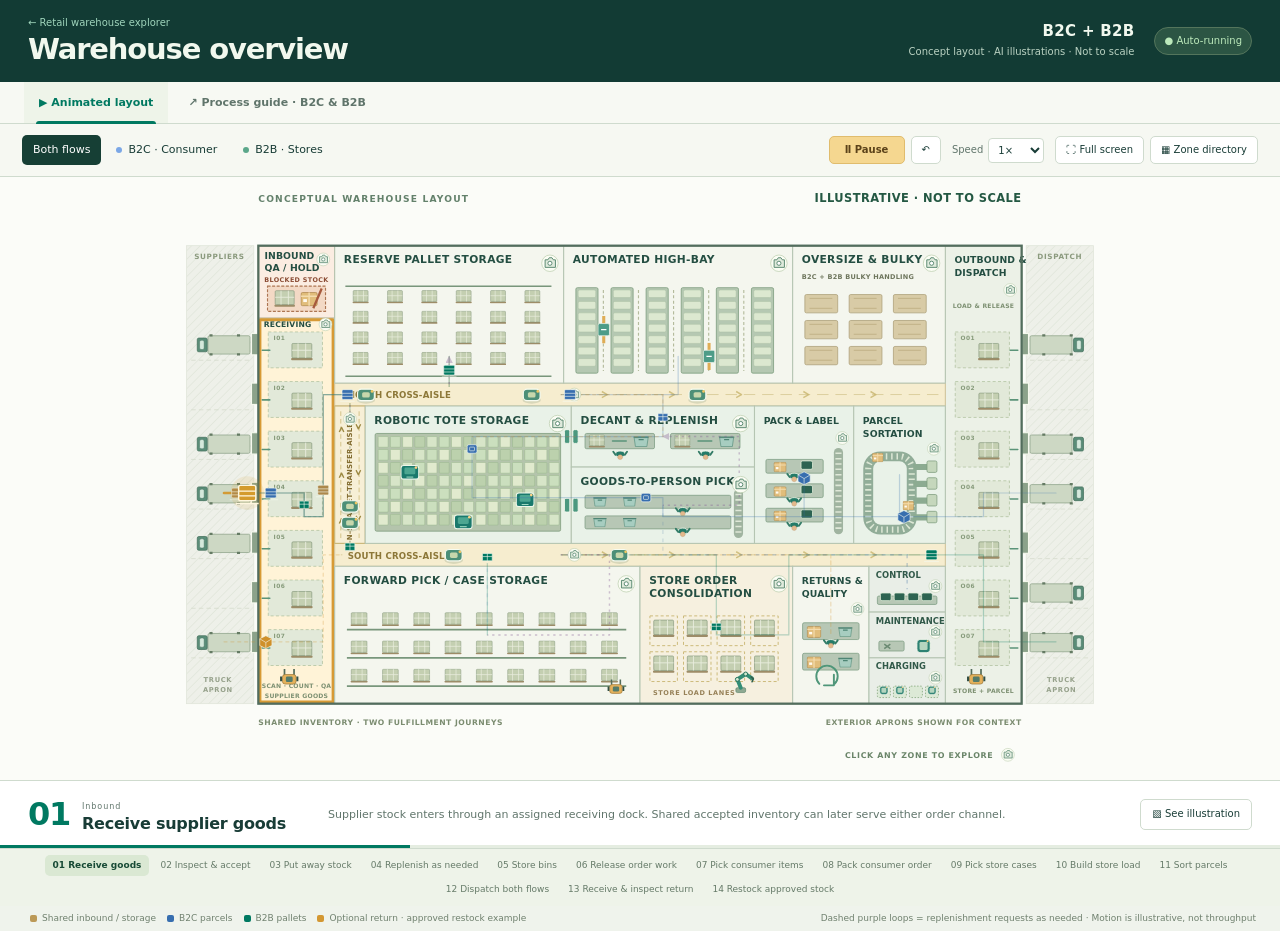
==== commit a87ec93f: "Correct warehouse routes, dual dispatch, replenishment loops and inbound QA" ====
--- a/warehouse-overview.html
+++ b/warehouse-overview.html
@@ -1,5 +1,5 @@
 <!doctype html>
-<html lang="en"><head><meta charset="utf-8"><meta name="viewport" content="width=device-width,initial-scale=1"><meta name="description" content="An animated conceptual warehouse layout explaining retail B2C and B2B processes."><title>Retail Warehouse · Automatic Overview</title><link rel="stylesheet" href="warehouse-layout.css"><link rel="stylesheet" href="warehouse-overview.css"><link rel="stylesheet" href="process-guide.css"></head>
+<html lang="en"><head><meta charset="utf-8"><meta name="viewport" content="width=device-width,initial-scale=1"><meta name="description" content="An animated conceptual warehouse layout explaining retail B2C and B2B processes."><title>Retail Warehouse · Automatic Overview</title><link rel="stylesheet" href="warehouse-layout.css?v=20261020-flow2"><link rel="stylesheet" href="warehouse-overview.css?v=20261020-flow2"><link rel="stylesheet" href="process-guide.css"></head>
 <body><main id="w6-app">
  <header class="w6-header"><div><a class="w6-back" href="index.html">← Retail warehouse explorer</a><h1>Warehouse overview</h1></div><div class="w6-footprint"><b>B2C + B2B</b><span>Concept layout · AI illustrations · Not to scale</span></div><span id="w6-live" class="w6-live">● Auto-running</span></header>
  <nav class="w6-page-tabs" role="tablist" aria-label="Warehouse views"><button id="w6-tab-overview" role="tab" aria-controls="w6-overview" aria-selected="true" data-w6-view="overview">▶ Animated layout</button><button id="w6-tab-process" role="tab" aria-controls="w6-process" aria-selected="false" tabindex="-1" data-w6-view="process">↗ Process guide · B2C & B2B</button></nav>
@@ -8,15 +8,15 @@
  <section class="w6-stage" aria-label="Conceptual warehouse layout"><div class="w6-layout-host" id="w6-plan"></div><div id="w6-reduced" class="w6-reduced" hidden>Reduced motion is enabled. Press Play for an automatic step-through.</div></section>
  <div class="w6-caption"><div class="w6-phase-heading"><span id="w6-phase-number">01</span><div><span id="w6-phase-group">INBOUND</span><h2 id="w6-phase-title">Receiving and check-in</h2></div></div><p id="w6-phase-copy"></p><button id="w6-phase-photo">▧ See illustration</button><div class="w6-phase-progress"><div id="w6-phase-fill"></div></div></div>
  <nav class="w6-phases" id="w6-phases" aria-label="Automatic walkthrough phases"></nav>
- <footer class="w6-footer"><span><i class="w6-key-pallet"></i>Shared inbound / storage <i class="w6-key-b2c"></i>B2C parcels <i class="w6-key-b2b"></i>B2B pallets <i class="w6-key-return"></i>Optional returns</span><span>Illustrative motion & equipment symbols · Not a capacity or throughput model</span></footer>
+ <footer class="w6-footer"><span><i class="w6-key-pallet"></i>Shared inbound / storage <i class="w6-key-b2c"></i>B2C parcels <i class="w6-key-b2b"></i>B2B pallets <i class="w6-key-return"></i>Optional return · approved restock example</span><span>Dashed purple loops = replenishment requests as needed · Motion is illustrative, not throughput</span></footer>
  </section>
  <section id="w6-process" class="pg-guide" role="tabpanel" aria-labelledby="w6-tab-process" hidden>
   <div class="pg-intro"><div><span class="pg-eyebrow">The big picture → Every subprocess</span><h2>One inventory. Two fulfillment journeys.</h2><p>Start with the flow, then click any step to explore its detailed process below. Shared receiving and stock control feed both consumer orders and store replenishment.</p></div><div class="pg-controls"><span class="pg-control-label">Show the process for</span><div class="pg-filters" role="group" aria-label="Process channels"><button data-pg-filter="both" aria-pressed="true">Both flows</button><button data-pg-filter="b2c" aria-pressed="false">B2C · Consumer</button><button data-pg-filter="b2b" aria-pressed="false">B2B · Stores</button></div></div></div>
-  <section class="pg-map-shell" aria-labelledby="pg-map-title"><div class="pg-map-heading"><div><span class="pg-section-label">01 / High-level process</span><h3 id="pg-map-title">How goods move through the operation</h3></div><span class="pg-map-hint">Click a step for its subprocesses ↓</span></div><div id="pg-flow-map"></div><p class="pg-branch-note">Order release is a digital instruction: the stock stays in its location until a movement or pick task begins. Replenishment happens when needed; some systems pick directly from storage.</p></section>
+  <section class="pg-map-shell" aria-labelledby="pg-map-title"><div class="pg-map-heading"><div><span class="pg-section-label">01 / High-level process</span><h3 id="pg-map-title">How goods move through the operation</h3></div><span class="pg-map-hint">Click a step for its subprocesses ↓</span></div><div id="pg-flow-map"></div><p class="pg-branch-note">Order release is a digital instruction: the stock stays in its location until a movement or pick task begins. Replenishment is an ongoing loop driven by consumption, minimum/maximum targets or order demand; order-triggered replenishment can follow release, so it is not a one-time prerequisite. Some systems pick directly from storage.</p></section>
   <section aria-labelledby="pg-detail-title"><div class="pg-details-heading"><div><span class="pg-section-label">02 / Process details</span><h2 id="pg-detail-title">What happens within each step</h2><p>Open a step for its inputs, outputs, work sequence and exception handling.</p></div><div class="pg-expand-controls"><button id="pg-expand">Expand all shown</button><button id="pg-collapse">Collapse all</button></div></div><div id="pg-detail-groups" class="pg-detail-columns"></div></section>
   
  </section>
  <span class="w6-sr" id="w6-announce" aria-live="polite" role="status"></span>
  <dialog id="w6-photo-dialog" aria-labelledby="w6-photo-title" class="w6-dialog"><div class="w6-dialog-top"><div><span class="w6-eyebrow">AI-generated / Illustrative zone</span><h2 id="w6-photo-title"></h2></div><button id="w6-photo-close" aria-label="Close zone images">✕ Close</button></div><div class="w6-photo-content"><div><img id="w6-photo" width="1400" height="850" alt=""><div class="w6-gallery"><button id="w6-photo-prev" aria-label="Previous image">←</button><span id="w6-photo-count"></span><button id="w6-photo-next" aria-label="Next image">→</button></div><p id="w6-photo-alt"></p><a id="w6-photo-source" target="_blank" rel="noopener"></a></div><div><div class="w6-zone-area"><span>Operational flow</span><b id="w6-zone-area"></b><small id="w6-zone-dims"></small></div><h3>Role in the warehouse</h3><p id="w6-zone-role"></p><h3>What the illustration shows</h3><p id="w6-zone-context"></p><div class="w6-photo-caveat">This image was generated with ChatGPT for explanation. It is not a photograph of a real facility, evidence of a deployment, or an engineering design.</div></div></div></dialog>
  <dialog id="w6-area-dialog" aria-labelledby="w6-area-title" class="w6-dialog w6-area-dialog"><div class="w6-dialog-top"><div><span class="w6-eyebrow">Operations / zone directory</span><h2 id="w6-area-title">Explore the warehouse zones.</h2></div><button id="w6-area-close" aria-label="Close zone directory">✕ Close</button></div><div class="w6-area-body"><p>A conceptual arrangement of shared operations, consumer fulfillment, store replenishment and support functions. Zone shapes illustrate relationships and do not specify building dimensions or capacity.</p><div class="w6-area-table"><table><thead><tr><th>Indoor zone</th><th>Flow</th><th>Purpose</th></tr></thead><tbody id="w6-area-rows"></tbody></table></div><p class="w6-area-note">Local aisles and working clearances depend on the equipment and site. Exterior truck aprons, parking and yard areas are shown for context. This is a learning illustration, not an engineering or safety-approved layout.</p></div></dialog>
-</main><script src="photo-sources.js"></script><script src="warehouse-layout.js"></script><script src="warehouse-overview.js"></script><script src="process-guide-data.js"></script><script src="process-guide.js"></script></body></html>
+</main><script src="photo-sources.js"></script><script src="warehouse-layout.js?v=20261020-flow2"></script><script src="warehouse-flow-data.js?v=20261020-flow2"></script><script src="warehouse-overview.js?v=20261020-flow2"></script><script src="process-guide-data.js?v=20261020-flow2"></script><script src="process-guide.js"></script></body></html>
--- a/warehouse-layout.css
+++ b/warehouse-layout.css
@@ -8,6 +8,8 @@
 .w6-layout-host .w6-zone-inbound .w6-zone-base,.w6-layout-host .w6-zone-outbound .w6-zone-base{fill:#ecf1e7}
 .w6-layout-host .w6-group-support .w6-zone-base{fill:#e9eee7}
 .w6-layout-host .w6-zone-aisle-north .w6-zone-base,.w6-layout-host .w6-zone-aisle-south .w6-zone-base{fill:#f6edcf;stroke:#d4c69d}
+.w6-layout-host .w6-zone-aisle-link .w6-zone-base{fill:#f7efd6;stroke:#c9b778;stroke-width:1.5}
+.w6-layout-host .w6-zone-inbound-qa .w6-zone-base{fill:#fbede2;stroke:#c39b77;stroke-width:1.5}
 .w6-layout-host .w6-zone-outline{fill:none;stroke:transparent;stroke-width:3;pointer-events:none;transition:stroke .15s}
 .w6-layout-host .w6-zone:hover .w6-zone-outline{stroke:#388b73}
 .w6-layout-host .w6-zone:focus-visible .w6-zone-outline{stroke:#00735f;stroke-width:3.5;stroke-dasharray:6 3}
@@ -19,6 +21,8 @@
 .w6-layout-host .w6-label-layer,.w6-layout-host .w6-route-layer,.w6-layout-host .w6-actor-layer{pointer-events:none}
 .w6-layout-host .w6-label{font-size:14px;letter-spacing:.42px;font-weight:800;fill:#244e42}
 .w6-layout-host .w6-label-narrow{font-size:12.2px;letter-spacing:.13px}
+.w6-layout-host .w6-receiving-title{font-size:10px;letter-spacing:.25px;font-weight:800;fill:#244e42}
+.w6-layout-host .w6-bulky-shared-note{font-size:8.6px;letter-spacing:.3px;font-weight:750;fill:#6e765d}
 .w6-layout-host .w6-zone-area{font-size:11.7px;font-weight:600;fill:#697d68}
 .w6-layout-host .w6-zone-labels.w6-is-active .w6-label{fill:#825919}
 .w6-layout-host .w6-support-title{font-size:11px;font-weight:800;letter-spacing:.02px;fill:#315949}
@@ -38,6 +42,7 @@
 .w6-layout-host .w6-grid-cell-1{fill:#cbdfbe}
 .w6-layout-host .w6-grid-cell-2{fill:#e1eace}
 .w6-layout-host .w6-grid-cell-3{fill:#bcd1ad}
+.w6-layout-host .w6-grid-port{fill:#4b987f;stroke:#f3f8ed;stroke-width:1.2}
 .w6-layout-host .w6-table{fill:#b7c7b5;stroke:#7d9d83;stroke-width:1}
 .w6-layout-host .w6-person ellipse{fill:#247b68;stroke:#eff5e8;stroke-width:1.1}
 .w6-layout-host .w6-person circle{fill:#e3b98c;stroke:#bd9972;stroke-width:.5}
@@ -59,6 +64,9 @@
 .w6-layout-host .w6-tool{fill:none;stroke:#6c8b73;stroke-width:2}
 .w6-layout-host .w6-charge-bay{fill:#dce9d6;stroke:#80a378;stroke-width:1;stroke-dasharray:2 2}
 .w6-layout-host .w6-dock-bay{fill:#e2e9d9;stroke:#b1c19f;stroke-width:1;stroke-dasharray:4 3}
+.w6-layout-host .w6-hold-bay{fill:#f3d9c5;stroke:#ad7653;stroke-width:1.5;stroke-dasharray:4 2}
+.w6-layout-host .w6-hold-label{font-size:8.4px;letter-spacing:.45px;font-weight:850;fill:#8b4c34}
+.w6-layout-host .w6-hold-barrier{fill:none;stroke:#a75a3d;stroke-width:3}
 .w6-layout-host .w6-bay-number{font-size:7.7px;letter-spacing:.5px;font-weight:650;fill:#869a7a}
 .w6-layout-host .w6-dock-small{font-size:8px;font-weight:700;fill:#7d9072;letter-spacing:.3px}
 .w6-layout-host .w6-small-arrow{fill:none;stroke:#5b9479;stroke-width:2;stroke-linecap:round}
@@ -66,6 +74,9 @@
 .w6-layout-host .w6-lane-arrow{fill:none;stroke:#c9b66f;stroke-width:2;stroke-linejoin:round;opacity:.8}
 .w6-layout-host .w6-aisle-label-bg{fill:#f6edcf}
 .w6-layout-host .w6-aisle-label{font-size:11.3px;font-weight:800;fill:#8c7738;letter-spacing:.25px}
+.w6-layout-host .w6-transfer-edge{fill:none;stroke:#cbb673;stroke-width:1;stroke-dasharray:6 4}
+.w6-layout-host .w6-transfer-arrow{fill:none;stroke:#9d8a44;stroke-width:1.8;stroke-linejoin:round}
+.w6-layout-host .w6-transfer-label{font-size:9.1px;letter-spacing:.25px;font-weight:850;fill:#826c30;paint-order:stroke;stroke:#f7efd6;stroke-width:3px;stroke-linejoin:round}
 .w6-layout-host .w6-aisle-area{font-size:10.8px;font-weight:550;fill:#9a8548}
 .w6-layout-host .w6-apron{stroke:#e0e5d9;stroke-width:1}
 .w6-layout-host .w6-dock-door{fill:#8ba28a;stroke:#f5f8ed;stroke-width:1.5}
--- a/warehouse-overview.css
+++ b/warehouse-overview.css
@@ -1,2 +1,4 @@
 :root{color-scheme:light;--w6-bg:#eff3ec;--w6-ink:#183c36;--w6-sub:#60756b;--w6-line:#cfdbce;--w6-green:#007961;--w6-blue:#376eaf;--w6-gold:#dc9e32}*{box-sizing:border-box}body{margin:0;background:var(--w6-bg);color:var(--w6-ink);font-family:Inter,system-ui,-apple-system,"Segoe UI",sans-serif;font-size:13px;line-height:1.45}button,select{font:inherit}button{cursor:pointer}button,a,select{touch-action:manipulation}button:focus-visible,a:focus-visible,select:focus-visible{outline:3px solid #d79729;outline-offset:3px}button{border:1px solid var(--w6-line);background:#fff;color:var(--w6-ink);border-radius:5px;padding:7px 11px}button:disabled{opacity:.4;cursor:default}a{color:var(--w6-green);text-underline-offset:3px}[hidden]{display:none!important}.w6-header{display:flex;align-items:center;justify-content:space-between;gap:20px;padding:12px 28px;background:#123b34;color:#f1f8ee;min-height:82px}.w6-back{font-size:10px;color:#9fd4bb;text-decoration:none;display:block;margin-bottom:2px}.w6-header h1{font-size:29px;letter-spacing:-.04em;font-weight:750;margin:0;line-height:1.15}.w6-header h1>span{font-size:15px;letter-spacing:0;font-weight:450}.w6-header h1>small{font-size:14px;letter-spacing:0;font-weight:450;margin-left:15px;color:#b9d5c6}.w6-footprint{text-align:right;margin-left:auto}.w6-footprint>b{font-size:15px;font-weight:550;display:block;letter-spacing:.02em}.w6-footprint>span{font-size:10px;color:#bad2c2}.w6-live{font-size:10px;color:#bce9bb;padding:6px 9px;background:#2c5544;border:1px solid #54755c;border-radius:20px;white-space:nowrap}.w6-toolbar{display:flex;align-items:center;justify-content:space-between;gap:15px;padding:10px 22px;border-bottom:1px solid var(--w6-line);background:#f6f8f2;min-height:53px}.w6-mode{display:flex;align-items:center;gap:4px}.w6-mode>button{background:transparent;border-color:transparent;font-size:11px;padding:6px 10px}.w6-mode>button[aria-pressed=true]{background:#163f35;color:#fff}.w6-mode i{display:inline-block;width:6px;height:6px;border-radius:50%;margin-right:6px}.w6-dot-blue{background:#7ba7e6}.w6-dot-teal{background:#5ba78a}.w6-playback{display:flex;align-items:center;gap:6px}.w6-playback>button{font-size:10px;padding:6px 10px}.w6-playback>label{display:flex;align-items:center;gap:5px;color:var(--w6-sub);font-size:10px;margin:0 5px}.w6-playback select{border:1px solid var(--w6-line);border-radius:4px;background:#fff;color:var(--w6-ink);padding:5px;font-size:10px}.w6-playback #w6-pause{background:#f5d790;border-color:#e0bc6d;color:#5b4219;min-width:76px;font-weight:650}.w6-stage{position:relative;height:calc(100dvh - 254px);min-height:430px;max-height:1040px;width:100%;background:#edf2e8;overflow:hidden;border-bottom:1px solid var(--w6-line);isolation:isolate}.w6-stage>.w6-layout-host{width:100%;height:100%;display:flex;align-items:center;justify-content:center}.w6-layout-host>svg{width:100%;height:100%;display:block}.w6-view-note{position:absolute;left:20px;top:8px;pointer-events:none;color:#617b6a;font-size:9px;letter-spacing:.1em;z-index:2}.w6-reduced{position:absolute;bottom:8px;left:50%;transform:translateX(-50%);border-radius:6px;background:#fff8de;padding:8px 13px;font-size:11px;color:#796022;max-width:90%;box-shadow:0 1px 8px #5a5b2520}.w6-caption{position:relative;display:flex;gap:20px;align-items:center;min-height:68px;padding:12px 28px;background:#fff;border-bottom:1px solid var(--w6-line)}.w6-phase-heading{display:flex;align-items:center;gap:12px;min-width:280px}.w6-phase-heading>span{font-size:32px;font-weight:750;line-height:1;color:var(--w6-green);letter-spacing:-.04em;font-variant-numeric:tabular-nums}.w6-phase-heading>div>span{font-size:8px;letter-spacing:.12em;color:var(--w6-sub)}.w6-phase-heading h2{font-size:16px;margin:0;line-height:1.15;letter-spacing:-.015em}.w6-caption>p{font-size:11px;color:var(--w6-sub);max-width:800px;flex:1;margin:0}.w6-caption>button{font-size:10px;white-space:nowrap}.w6-phase-progress{position:absolute;bottom:0;left:0;width:100%;height:3px;background:#e5ede1}.w6-phase-progress>div{height:100%;width:0;background:var(--w6-green)}.w6-phases{display:flex;align-items:center;justify-content:center;gap:3px;flex-wrap:wrap;padding:6px 18px;background:#eef3e9;min-height:32px}.w6-phases>button{font-size:9px;border:0;background:transparent;padding:4px 8px;position:relative;color:#657a68}.w6-phases>button[aria-current=step]{background:#dae8d3;color:#174a35;font-weight:700}.w6-footer{display:flex;gap:18px;align-items:center;justify-content:space-between;color:#70816f;font-size:9px;padding:6px 24px;min-height:24px}.w6-footer>span:first-child{display:flex;gap:5px;align-items:center;flex-wrap:wrap}.w6-footer i{width:7px;height:7px;border-radius:2px;display:inline-block;margin-left:6px}.w6-key-pallet{background:#bb9957}.w6-key-b2c{background:var(--w6-blue)}.w6-key-b2b{background:var(--w6-green)}.w6-key-return{background:#d39732}.w6-sr{position:absolute;width:1px;height:1px;margin:-1px;overflow:hidden;clip:rect(0,0,0,0);white-space:nowrap}.w6-dialog{width:min(1080px,calc(100vw - 28px));max-width:none;max-height:calc(100dvh - 28px);padding:0;border:1px solid #baceba;border-radius:10px;background:#f7f9f2;color:var(--w6-ink);box-shadow:0 25px 100px #0d2c3370;overscroll-behavior:contain}.w6-dialog::backdrop{background:#0c322ac4;backdrop-filter:blur(4px)}.w6-dialog-top{display:flex;justify-content:space-between;align-items:flex-start;gap:20px;padding:19px 22px;border-bottom:1px solid var(--w6-line);position:sticky;top:0;background:#f7f9f2;z-index:2}.w6-eyebrow{display:block;font-size:9px;letter-spacing:.1em;text-transform:uppercase;color:var(--w6-sub);margin-bottom:5px}.w6-dialog-top h2{font-size:23px;line-height:1.15;margin:0;letter-spacing:-.02em}.w6-dialog-top button{font-size:10px;white-space:nowrap}.w6-photo-content{display:grid;grid-template-columns:1.6fr 1fr;gap:24px;padding:22px}.w6-photo-content>div{min-width:0}.w6-photo-content img{width:100%;max-height:450px;aspect-ratio:1.55;object-fit:contain;display:block;background:#e2eadb;border-radius:5px}.w6-gallery{display:flex;justify-content:center;align-items:center;gap:15px;margin:10px 0}.w6-gallery button{font-size:12px;padding:5px 11px}.w6-gallery>span{font-size:11px;color:var(--w6-sub)}.w6-photo-content p{font-size:12px;color:var(--w6-sub);line-height:1.55;margin:0 0 11px}.w6-photo-content a{font-size:11px}.w6-photo-content h3{font-size:13px;margin:20px 0 7px}.w6-zone-area{padding:14px;background:#e8eee2;border-radius:5px}.w6-zone-area>span{display:block;font-size:9px;letter-spacing:.1em;text-transform:uppercase;color:var(--w6-sub)}.w6-zone-area>b{display:block;font-size:26px;font-weight:600;letter-spacing:-.03em}.w6-zone-area>small{font-size:10px;color:var(--w6-sub)}.w6-photo-caveat{border-left:2px solid var(--w6-gold);background:#edf0e5;padding:10px 12px;font-size:10px;color:var(--w6-sub);margin-top:20px}.w6-area-dialog{width:min(850px,calc(100vw - 28px))}.w6-area-body{padding:20px 24px}.w6-area-body>p{font-size:12px;color:var(--w6-sub);margin:0 0 16px}.w6-area-table{overflow:auto}table{width:100%;border-collapse:collapse;font-size:12px}th,td{text-align:left;padding:10px;border-bottom:1px solid var(--w6-line);vertical-align:top}th{font-size:10px;color:var(--w6-sub);font-weight:650}td:nth-child(n+2),th:nth-child(n+2){text-align:right;font-variant-numeric:tabular-nums}tbody td:first-child{font-weight:550}tfoot{background:#e1edd9}tfoot td,tfoot th{font-weight:750;color:var(--w6-ink)}.w6-area-body .w6-area-note{margin:18px 0 0;font-size:11px}body:fullscreen .w6-stage{height:calc(100dvh - 254px);max-height:none}.w6-layout-host .w6-flow-guide{fill:none;stroke-width:1.6;stroke-linejoin:round;stroke-linecap:round;opacity:.27;pointer-events:none}.w6-layout-host .w6-flow-active{fill:none;stroke-width:3.4;stroke-linejoin:round;stroke-linecap:round;pointer-events:none}.w6-layout-host .w6-packet{pointer-events:none}.w6-layout-host .w6-robot{pointer-events:none}.w6-layout-host .w6-packet-tag{font-size:8px;letter-spacing:.4px;fill:#fff;text-anchor:middle;font-weight:750}.w6-layout-host .w6-digital-line{fill:none;stroke:#597eaa;stroke-width:2;stroke-dasharray:5 6;opacity:.8;pointer-events:none}.w6-layout-host .w6-packet-halo{opacity:.13}@media(min-width:1750px){.w6-caption>p{max-width:none}}@media(max-width:1000px){.w6-toolbar{gap:8px;padding:9px 13px;flex-wrap:wrap}.w6-playback{margin-left:auto}.w6-mode>button{padding:6px 8px;font-size:10px}.w6-caption{padding:11px 18px;gap:14px}.w6-phase-heading{min-width:240px}.w6-stage{height:calc(100dvh - 274px)}.w6-header{padding:12px 18px}.w6-header h1>small{display:block;font-size:12px;margin-left:0;margin-top:3px}.w6-footer{font-size:8px;padding:6px 15px}.w6-view-note{font-size:8px;left:14px}.w6-playback #w6-fullscreen{display:none}}@media(max-width:650px){.w6-header{gap:12px;padding:12px 14px;flex-wrap:wrap}.w6-header h1{font-size:27px}.w6-header h1>small{display:none}.w6-footprint>b{font-size:12px}.w6-footprint>span{font-size:8px;max-width:140px;display:block}.w6-live{font-size:9px;padding:4px 7px;position:absolute;top:67px;right:12px}.w6-toolbar{padding:8px 10px;gap:7px}.w6-mode{width:100%}.w6-mode button{font-size:10px;padding:7px 8px}.w6-playback{margin-left:0;flex-wrap:wrap}.w6-playback #w6-area{margin-left:3px}.w6-playback #w6-pause{min-width:70px}.w6-stage{height:auto;aspect-ratio:1200/790;min-height:0;max-height:none}.w6-stage>.w6-layout-host{position:absolute;inset:0}.w6-view-note{font-size:6px;left:7px;top:3px}.w6-caption{flex-wrap:wrap;padding:12px 14px;gap:9px}.w6-phase-heading{min-width:0;flex:1}.w6-phase-heading h2{font-size:15px}.w6-phase-heading>span{font-size:29px}.w6-caption>p{flex-basis:100%;order:3;font-size:11px}.w6-caption>button{font-size:9px;padding:6px 8px}.w6-phases{padding:6px 9px;justify-content:flex-start}.w6-phases>button{font-size:8px;padding:4px 6px}.w6-footer{display:block;font-size:8px;padding:8px 12px}.w6-footer>span{display:block}.w6-footer>span+span{margin-top:5px}.w6-footer>span:first-child{display:flex}.w6-photo-content{grid-template-columns:1fr;padding:16px;gap:18px}.w6-dialog-top{padding:16px;gap:12px}.w6-dialog-top h2{font-size:20px}.w6-dialog-top button{padding:5px 8px}.w6-area-body{padding:15px}th,td{font-size:10px;padding:9px 6px}.w6-area-body>p{font-size:11px}.w6-reduced{font-size:9px;padding:5px 8px;bottom:3px;width:90%;text-align:center}}@media(prefers-reduced-motion:reduce){*{scroll-behavior:auto!important}}
 .w6-stage .w6-layout-host>.w6-layout-svg{height:100%;width:100%;border-radius:0;overflow:visible}
+
+.w6-layout-host .w6-replenishment-feedback{fill:none;stroke:#835993;stroke-width:1.9;stroke-dasharray:3 5;stroke-linejoin:round;pointer-events:none}.w6-key-feedback{background:#835993!important}
